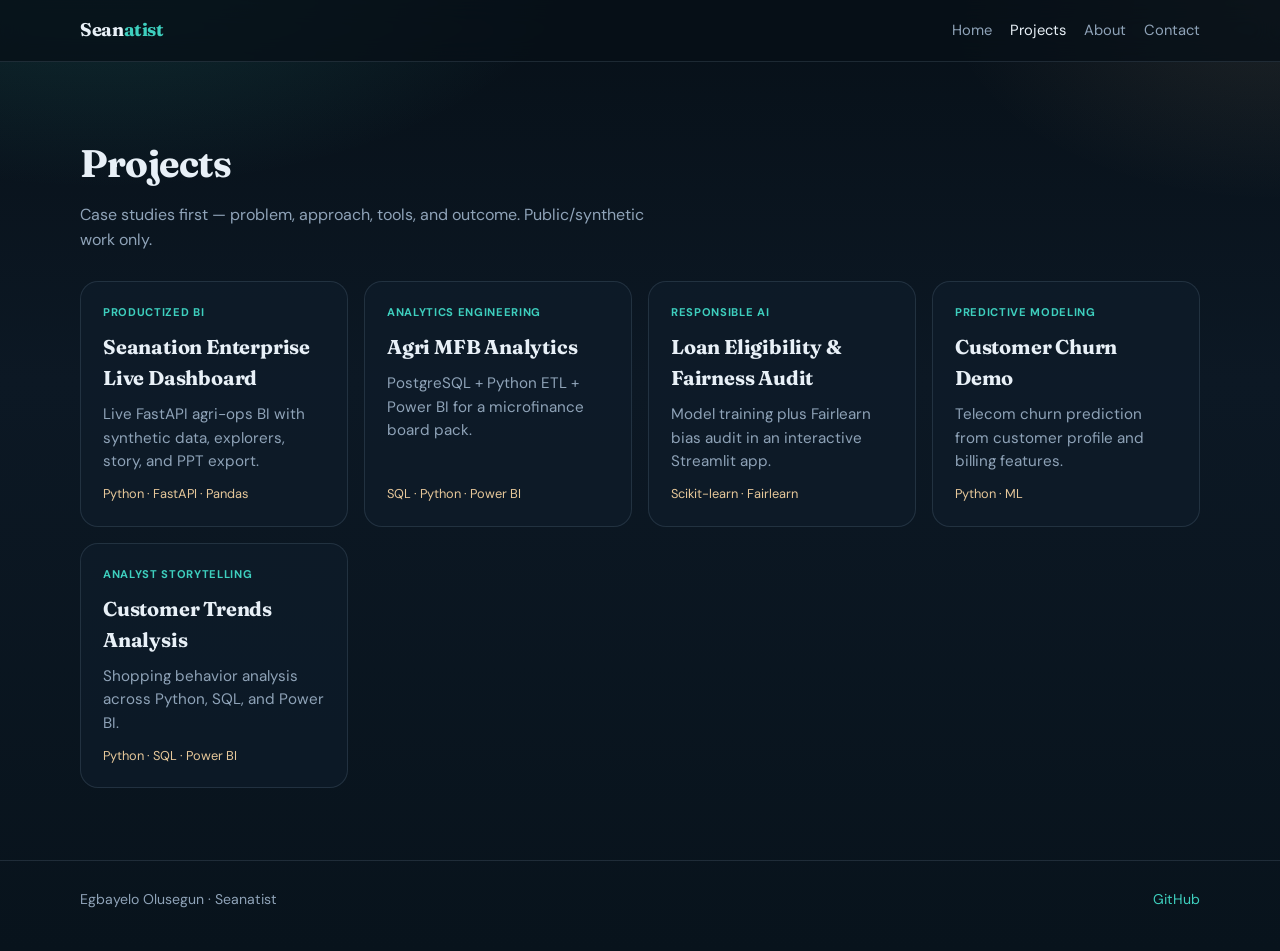
==== projects/index.html @ 48181f3c "Initial static portfolio site with five case studies Showcases Seanation Enterprise, Agri MFB, loan " ====
<!DOCTYPE html>
<html lang="en">
<head>
  <meta charset="UTF-8" />
  <meta name="viewport" content="width=device-width, initial-scale=1" />
  <title>Projects — Egbayelo Olusegun</title>
  <link rel="preconnect" href="https://fonts.googleapis.com" />
  <link rel="preconnect" href="https://fonts.gstatic.com" crossorigin />
  <link href="https://fonts.googleapis.com/css2?family=DM+Sans:wght@400;500;600;700&family=Fraunces:opsz,wght@9..144,600;9..144,700&display=swap" rel="stylesheet" />
  <link rel="stylesheet" href="../css/styles.css" />
</head>
<body>
  <header class="site-header">
    <div class="wrap nav">
      <a class="logo" href="../index.html">Sean<span>atist</span></a>
      <nav class="nav-links">
        <a href="../index.html">Home</a>
        <a class="active" href="index.html">Projects</a>
        <a href="../about.html">About</a>
        <a href="../contact.html">Contact</a>
      </nav>
    </div>
  </header>

  <main class="wrap section">
    <h2>Projects</h2>
    <p class="intro">Case studies first — problem, approach, tools, and outcome. Public/synthetic work only.</p>
    <div class="project-grid">
      <a class="project-card" href="seanation-enterprise.html">
        <span class="tag">Productized BI</span>
        <h3>Seanation Enterprise Live Dashboard</h3>
        <p>Live FastAPI agri-ops BI with synthetic data, explorers, story, and PPT export.</p>
        <span class="meta">Python · FastAPI · Pandas</span>
      </a>
      <a class="project-card" href="agri-mfb.html">
        <span class="tag">Analytics engineering</span>
        <h3>Agri MFB Analytics</h3>
        <p>PostgreSQL + Python ETL + Power BI for a microfinance board pack.</p>
        <span class="meta">SQL · Python · Power BI</span>
      </a>
      <a class="project-card" href="loan-fairness.html">
        <span class="tag">Responsible AI</span>
        <h3>Loan Eligibility &amp; Fairness Audit</h3>
        <p>Model training plus Fairlearn bias audit in an interactive Streamlit app.</p>
        <span class="meta">Scikit-learn · Fairlearn</span>
      </a>
      <a class="project-card" href="customer-churn.html">
        <span class="tag">Predictive modeling</span>
        <h3>Customer Churn Demo</h3>
        <p>Telecom churn prediction from customer profile and billing features.</p>
        <span class="meta">Python · ML</span>
      </a>
      <a class="project-card" href="customer-trends.html">
        <span class="tag">Analyst storytelling</span>
        <h3>Customer Trends Analysis</h3>
        <p>Shopping behavior analysis across Python, SQL, and Power BI.</p>
        <span class="meta">Python · SQL · Power BI</span>
      </a>
    </div>
  </main>

  <footer class="site-footer">
    <div class="wrap">
      <span>Egbayelo Olusegun · Seanatist</span>
      <a href="https://github.com/Seanatist" target="_blank" rel="noopener">GitHub</a>
    </div>
  </footer>
</body>
</html>
---- css/styles.css ----
/* Seanatist portfolio — Egbayelo Olusegun */
:root {
  --bg: #071018;
  --bg-2: #0c1824;
  --panel: rgba(15, 28, 42, 0.72);
  --line: rgba(148, 176, 198, 0.16);
  --text: #e8f0f7;
  --muted: #8fa3b8;
  --teal: #3ecfbe;
  --teal-deep: #0f766e;
  --sand: #e7c89a;
  --font: "DM Sans", system-ui, sans-serif;
  --display: "Fraunces", Georgia, serif;
  --max: 1120px;
}

* { box-sizing: border-box; }
html { scroll-behavior: smooth; }
body {
  margin: 0;
  font-family: var(--font);
  color: var(--text);
  background:
    radial-gradient(900px 480px at 8% -8%, rgba(62, 207, 190, 0.18), transparent 55%),
    radial-gradient(700px 420px at 100% 0%, rgba(231, 200, 154, 0.1), transparent 48%),
    linear-gradient(180deg, var(--bg), var(--bg-2) 40%, #08131c);
  min-height: 100vh;
  line-height: 1.55;
  -webkit-font-smoothing: antialiased;
}

a { color: var(--teal); text-decoration: none; }
a:hover { text-decoration: underline; }

.wrap { width: min(var(--max), calc(100% - 40px)); margin: 0 auto; }

.site-header {
  position: sticky; top: 0; z-index: 30;
  backdrop-filter: blur(12px);
  background: rgba(7, 16, 24, 0.78);
  border-bottom: 1px solid var(--line);
}
.nav {
  display: flex; align-items: center; justify-content: space-between;
  gap: 16px; padding: 16px 0;
}
.logo {
  font-family: var(--display);
  font-weight: 700; font-size: 1.15rem;
  color: var(--text); letter-spacing: -0.02em;
  text-decoration: none;
}
.logo span { color: var(--teal); }
.nav-links { display: flex; gap: 18px; flex-wrap: wrap; }
.nav-links a { color: var(--muted); font-size: 0.92rem; text-decoration: none; }
.nav-links a:hover, .nav-links a.active { color: var(--text); }

.hero {
  padding: 88px 0 72px;
  display: grid;
  grid-template-columns: 1.15fr 0.85fr;
  gap: 40px;
  align-items: end;
  min-height: calc(100vh - 72px);
}
@media (max-width: 860px) {
  .hero { grid-template-columns: 1fr; min-height: auto; padding-top: 56px; }
}

.eyebrow {
  display: inline-block;
  font-size: 0.72rem; font-weight: 700; letter-spacing: 0.08em;
  text-transform: uppercase; color: var(--sand); margin-bottom: 18px;
}
.hero h1 {
  margin: 0;
  font-family: var(--display);
  font-size: clamp(2.6rem, 6vw, 4.4rem);
  line-height: 1.02;
  letter-spacing: -0.03em;
}
.hero h1 .accent { color: var(--teal); }
.lede {
  margin: 22px 0 0;
  max-width: 34ch;
  color: var(--muted);
  font-size: 1.08rem;
}
.cta-row { display: flex; gap: 12px; flex-wrap: wrap; margin-top: 28px; }
.btn {
  display: inline-flex; align-items: center; justify-content: center;
  padding: 12px 18px; border-radius: 999px; font-weight: 600; font-size: 0.92rem;
  text-decoration: none; border: 1px solid transparent;
  transition: transform .15s ease, background .15s ease;
}
.btn:hover { transform: translateY(-1px); text-decoration: none; }
.btn-primary { background: var(--teal); color: #042f2e; }
.btn-ghost { background: transparent; color: var(--text); border-color: var(--line); }

.hero-visual {
  position: relative;
  border-radius: 24px;
  overflow: hidden;
  min-height: 360px;
  border: 1px solid var(--line);
  background:
    linear-gradient(145deg, rgba(62,207,190,0.18), transparent 40%),
    linear-gradient(325deg, rgba(231,200,154,0.12), transparent 45%),
    #102033;
  box-shadow: 0 30px 80px rgba(0,0,0,0.35);
  animation: rise 0.9s ease both;
}
.hero-visual::after {
  content: "";
  position: absolute; inset: 0;
  background:
    radial-gradient(circle at 30% 30%, rgba(62,207,190,0.35), transparent 35%),
    radial-gradient(circle at 70% 65%, rgba(231,200,154,0.22), transparent 40%);
  animation: pulse 6s ease-in-out infinite;
}
.hero-card {
  position: absolute; left: 24px; right: 24px; bottom: 24px; z-index: 2;
  background: rgba(7, 16, 24, 0.78); border: 1px solid var(--line);
  border-radius: 16px; padding: 16px 18px; backdrop-filter: blur(8px);
}
.hero-card strong { display: block; font-family: var(--display); font-size: 1.05rem; margin-bottom: 4px; }
.hero-card span { color: var(--muted); font-size: 0.85rem; }

@keyframes rise {
  from { opacity: 0; transform: translateY(18px); }
  to { opacity: 1; transform: none; }
}
@keyframes pulse {
  0%, 100% { opacity: 0.85; }
  50% { opacity: 1; }
}

.section { padding: 72px 0; }
.section h2 {
  margin: 0 0 10px;
  font-family: var(--display);
  font-size: clamp(1.8rem, 3vw, 2.4rem);
  letter-spacing: -0.02em;
}
.section .intro { color: var(--muted); max-width: 54ch; margin: 0 0 28px; }

.project-grid {
  display: grid;
  grid-template-columns: repeat(auto-fit, minmax(260px, 1fr));
  gap: 16px;
}
.project-card {
  display: flex; flex-direction: column; gap: 10px;
  padding: 22px;
  border-radius: 18px;
  border: 1px solid var(--line);
  background: var(--panel);
  text-decoration: none; color: inherit;
  transition: border-color .15s ease, transform .15s ease;
  animation: rise 0.7s ease both;
}
.project-card:hover {
  border-color: rgba(62, 207, 190, 0.45);
  transform: translateY(-2px);
  text-decoration: none;
}
.project-card .tag {
  font-size: 0.7rem; font-weight: 700; letter-spacing: 0.06em;
  text-transform: uppercase; color: var(--teal);
}
.project-card h3 {
  margin: 0; font-family: var(--display); font-size: 1.25rem; letter-spacing: -0.01em;
}
.project-card p { margin: 0; color: var(--muted); font-size: 0.95rem; flex: 1; }
.project-card .meta { color: var(--sand); font-size: 0.8rem; }

.stack {
  display: flex; flex-wrap: wrap; gap: 8px;
}
.chip {
  border: 1px solid var(--line); border-radius: 999px;
  padding: 6px 12px; font-size: 0.8rem; color: var(--muted);
  background: rgba(255,255,255,0.02);
}

.site-footer {
  border-top: 1px solid var(--line);
  padding: 28px 0 40px;
  color: var(--muted); font-size: 0.88rem;
}
.site-footer .wrap { display: flex; justify-content: space-between; gap: 12px; flex-wrap: wrap; }

/* Case study */
.case-hero { padding: 56px 0 24px; }
.case-hero h1 {
  margin: 12px 0 0;
  font-family: var(--display);
  font-size: clamp(2rem, 4vw, 3rem);
  letter-spacing: -0.02em;
  max-width: 18ch;
}
.case-meta { color: var(--muted); margin-top: 14px; }
.prose { max-width: 68ch; }
.prose h2 {
  font-family: var(--display);
  margin: 36px 0 10px;
  font-size: 1.45rem;
}
.prose p, .prose li { color: var(--muted); }
.prose ul { padding-left: 1.15rem; }
.prose strong { color: var(--text); }
.links { display: flex; gap: 12px; flex-wrap: wrap; margin: 28px 0 48px; }

.about-grid {
  display: grid; grid-template-columns: 1.2fr 0.8fr; gap: 28px;
}
@media (max-width: 800px) { .about-grid { grid-template-columns: 1fr; } }
.panel {
  border: 1px solid var(--line); border-radius: 18px;
  background: var(--panel); padding: 22px;
}
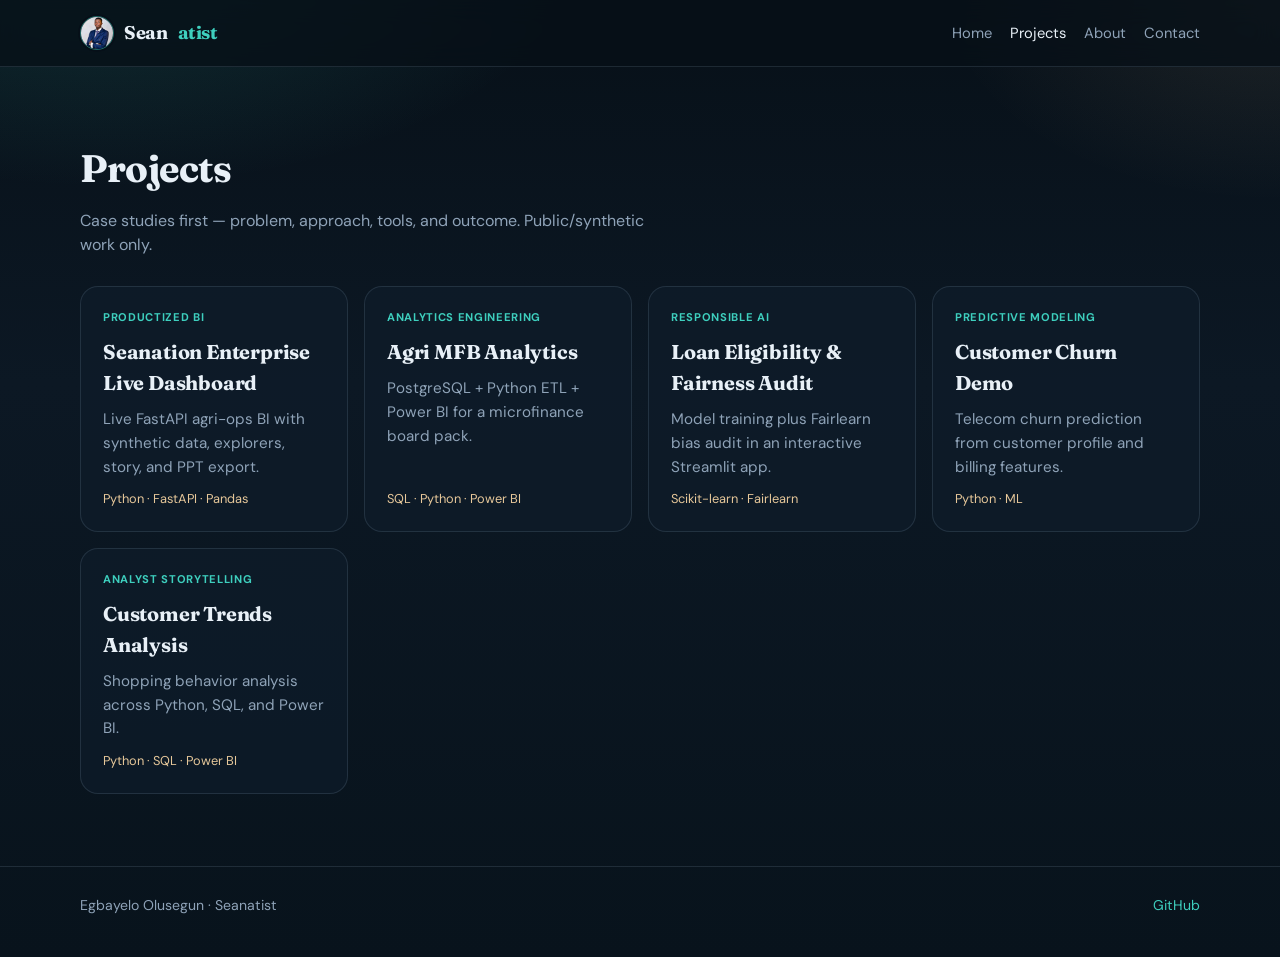
==== commit aeb0c66f: "Add professional headshot to About and site header" ====
--- a/projects/index.html
+++ b/projects/index.html
@@ -12,7 +12,10 @@
 <body>
   <header class="site-header">
     <div class="wrap nav">
-      <a class="logo" href="../index.html">Sean<span>atist</span></a>
+      <a class="logo" href="../index.html">
+        <img class="nav-avatar" src="../images/headshot.png" alt="Egbayelo Olusegun" width="34" height="34" />
+        Sean<span>atist</span>
+      </a>
       <nav class="nav-links">
         <a href="../index.html">Home</a>
         <a class="active" href="index.html">Projects</a>
--- a/css/styles.css
+++ b/css/styles.css
@@ -45,15 +45,31 @@
   gap: 16px; padding: 16px 0;
 }
 .logo {
+  display: inline-flex; align-items: center; gap: 10px;
   font-family: var(--display);
   font-weight: 700; font-size: 1.15rem;
   color: var(--text); letter-spacing: -0.02em;
   text-decoration: none;
 }
 .logo span { color: var(--teal); }
+.nav-avatar {
+  width: 34px; height: 34px; border-radius: 50%;
+  object-fit: cover; object-position: center top;
+  border: 1px solid rgba(62, 207, 190, 0.45);
+  box-shadow: 0 0 0 2px rgba(7, 16, 24, 0.8);
+}
 .nav-links { display: flex; gap: 18px; flex-wrap: wrap; }
 .nav-links a { color: var(--muted); font-size: 0.92rem; text-decoration: none; }
 .nav-links a:hover, .nav-links a.active { color: var(--text); }
+
+.portrait {
+  width: 100%; max-width: 280px; aspect-ratio: 1;
+  border-radius: 22px; object-fit: cover; object-position: center top;
+  border: 1px solid var(--line);
+  box-shadow: 0 24px 60px rgba(0, 0, 0, 0.35);
+  display: block;
+}
+.portrait-wrap { margin-bottom: 18px; }
 
 .hero {
   padding: 88px 0 72px;
